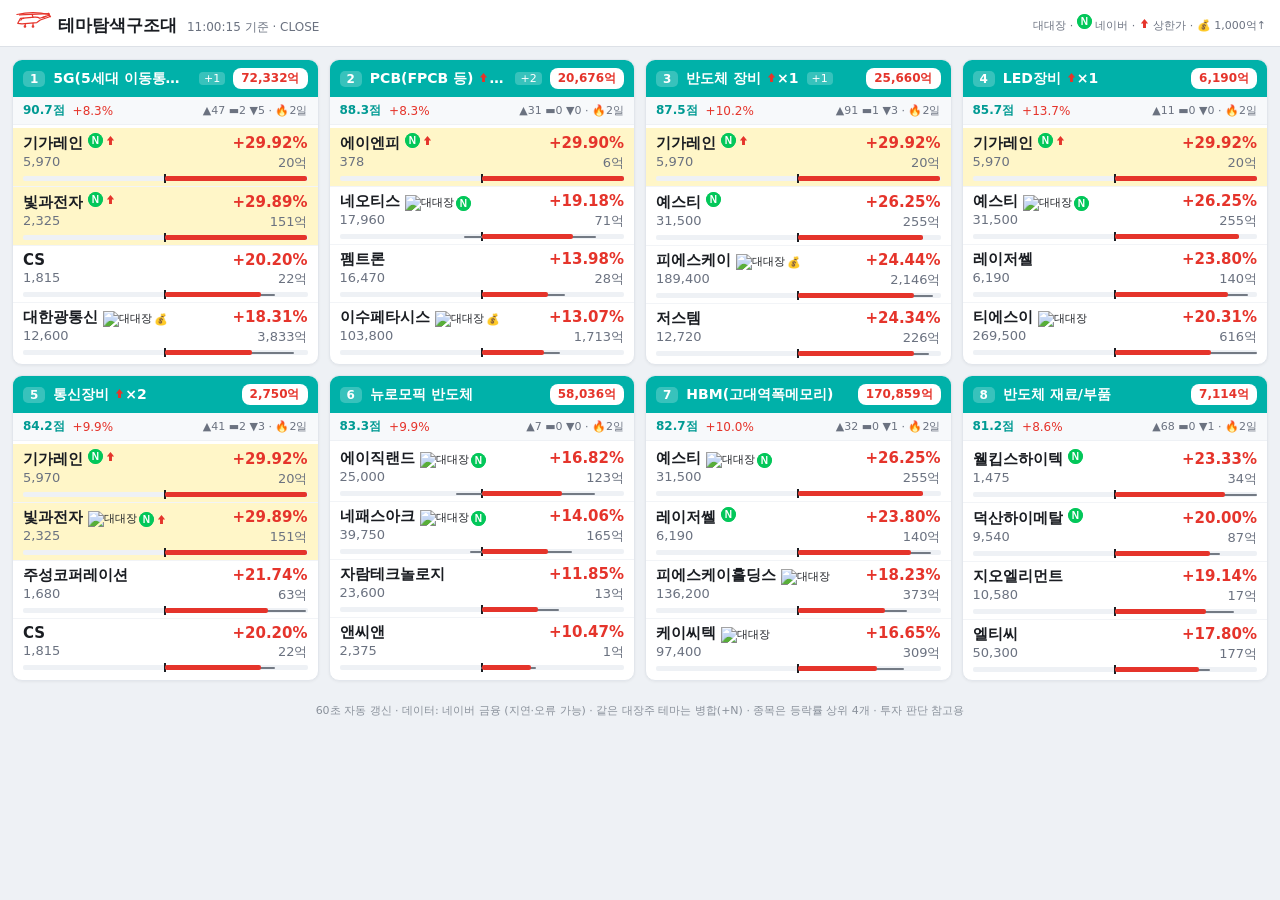
==== index.html @ ad69112d "feat: SYSTEM PAUSED 배지 간결화 - 분 카운트 제거 (v28)" ====
<!DOCTYPE html>
<html lang="ko">
<head>
<meta charset="utf-8">
<meta name="viewport" content="width=device-width, initial-scale=1">
<meta name="robots" content="noindex">
<title>테마탐색구조대</title>
<link rel="stylesheet" href="style.css?v=28">
</head>
<body>
<header class="top">
  <div class="top-l">
    <h1><svg class="logo" viewBox="0 0 44 26" width="38" height="22" fill="none" stroke="#e5342b" stroke-width="1.4" stroke-linecap="round" stroke-linejoin="round" aria-label="헬리콥터"><g class="rotor"><path d="M3 6.5Q22 2 41 6.5"/><path d="M6 7 41 5.4"/></g><path d="M21 6.4 22 9.7"/><path d="M4 17 7.2 11 24 9.6Q28 9.4 30 11L41 7.4 41.7 9.1 30.6 13 26.6 16 9 17.6Z"/><g class="trotor"><path d="M40.2 5 42.7 9.2"/></g><path d="M33 10.2 37.2 8.7"/><path d="M8 11.5 11 11M7.6 13.2 9.2 11.3"/><path d="M13 17.4 12.6 20M22 16.9 22 20"/><circle cx="12.5" cy="20.7" r="0.9"/><circle cx="22" cy="20.7" r="0.9"/></svg> 테마탐색구조대</h1>
    <span id="meta">불러오는 중…</span>
  </div>
  <div class="legend"><img class="lead" src="daedaejang.svg?v=15" alt=""> 대대장 · <svg class="nver" viewBox="0 0 20 20" width="15" height="15" aria-label="네이버"><circle cx="10" cy="10" r="10" fill="#03c75a"/><text x="10" y="15.3" text-anchor="middle" fill="#fff" font-size="13.5" font-weight="800" font-family="Arial,Helvetica,sans-serif">N</text></svg> 네이버 · <svg class="cap-mark" viewBox="0 0 12 12" width="11" height="11" aria-label="상한"><path d="M6 1 10 6 7.6 6 7.6 11 4.4 11 4.4 6 2 6Z" fill="#e5342b"/></svg> 상한가 · <span class="mm">💰</span> 1,000억↑</div>
</header>
<main>
  <div id="cards" class="grid"></div>
  <p id="err" class="hidden"></p>
</main>
<footer>60초 자동 갱신 · 데이터: 네이버 금융 (지연·오류 가능) · 같은 대장주 테마는 병합(+N) · 종목은 등락률 상위 4개 · 투자 판단 참고용</footer>
<script src="app.js?v=28"></script>
</body>
</html>
---- style.css ----
* { box-sizing: border-box; }
body { margin: 0; font-family: "Malgun Gothic", system-ui, sans-serif;
       background: #eef1f5; color: #1a1d22; font-size: 13px; }

.top { display: flex; justify-content: space-between; align-items: center;
       flex-wrap: wrap; gap: 8px; padding: 9px 14px; background: #fff;
       border-bottom: 1px solid #dde1e7; position: sticky; top: 0; z-index: 5; }
.top-l { display: flex; align-items: baseline; gap: 10px; }
h1 { font-size: 17px; margin: 0; }
#meta { color: #6b7280; font-size: 12px; }
.legend { color: #6b7280; font-size: 11px; }
.stale { color: #d97706; font-weight: bold; }

main { padding: 12px; }
.grid { display: grid; gap: 10px;
        grid-template-columns: repeat(auto-fill, minmax(290px, 1fr)); }

.card { background: #fff; border: 1px solid #e2e6ec; border-radius: 10px;
        overflow: hidden; box-shadow: 0 1px 3px rgba(0,0,0,.05); }
.card-h { display: flex; justify-content: space-between; align-items: center;
          gap: 8px; padding: 8px 10px; background: #00b1a9; color: #fff; }  /* 마켓중심 민트 */
.card-title { display: flex; align-items: center; gap: 8px; min-width: 0; }
.rank { background: rgba(255,255,255,.22); border-radius: 5px; padding: 1px 7px;
        font-weight: bold; font-size: 12px; flex: none; }
.tname { font-weight: bold; font-size: 14px;
         white-space: nowrap; overflow: hidden; text-overflow: ellipsis; }
.alias { flex: none; font-size: 11px; font-weight: normal; cursor: help;
         background: rgba(255,255,255,.22); border-radius: 4px; padding: 0 5px; }
.tval { font-size: 12px; font-weight: 800; white-space: nowrap; flex: none;
        background: #fff; color: #e5342b; border-radius: 8px; padding: 2px 8px; }  /* 사진의 흰 알약+빨간 대금 */

.card-stat { display: flex; align-items: center; gap: 8px; padding: 5px 10px;
             background: #f7f9fb; border-bottom: 1px solid #eef1f5; font-size: 12px; }
.score { font-weight: bold; color: #009a93; }
.breadth { color: #6b7280; margin-left: auto; font-size: 11px; white-space: nowrap; }

.stk-list { list-style: none; margin: 0; padding: 3px 0; }
.stk { padding: 5px 10px; border-top: 1px solid #f2f4f7; font-size: 15px; }  /* 종목 글자 +2pt */
.stk:first-child { border-top: none; }
.stk-top { display: flex; align-items: baseline; gap: 5px; }
.stk-name { font-weight: 600; color: #1a1d22; text-decoration: none;
            white-space: nowrap; overflow: hidden; text-overflow: ellipsis; }
.marks { font-size: 11px; flex: none; display: inline-flex; align-items: center; gap: 2px; }
.nver { display: inline-flex; align-items: center; justify-content: center;
        width: 15px; height: 15px; border-radius: 50%; background: #03c75a;
        color: #fff; font-size: 10px; font-weight: 800; line-height: 1;
        font-family: Arial, sans-serif; }
.stk-rate { font-weight: bold; white-space: nowrap; margin-left: auto; flex: none; }
.stk-sub { display: flex; justify-content: space-between;
           color: #6b7280; font-size: 13px; margin-top: 1px; }  /* +2pt */

.up { color: #e5342b; }     /* 국내 관례: 상승 = 빨강 */
.down { color: #1d6fd6; }   /* 하락 = 파랑 */
.flat { color: #6b7280; }

/* 일봉 표시(최초 그림): 중앙 검정 세로줄 기준 등락률 막대 (우=양봉 빨강, 좌=음봉 파랑) */
.bar { position: relative; height: 5px; background: #eef1f5;
       border-radius: 2px; margin-top: 4px; }
.bar::before { content: ""; position: absolute; left: 50%; top: -2px;
               height: 9px; width: 2px; background: #1a1d22;
               transform: translateX(-50%); }  /* 양봉/음봉 가르는 검정 세로줄 */
.bar-fill { position: absolute; top: 0; height: 100%; border-radius: 2px; }
.bar-fill.up { background: #e5342b; }
.bar-fill.down { background: #1d6fd6; }
.bar-fill.flat { background: #c3c9d2; }
.range { position: absolute; top: 1.5px; height: 2px; border-radius: 1px;
         background: #737a84; }  /* 오늘 고가~저가 범위 = 윗/아랫꼬리 */

/* 상한가 종목 행 강조 (사진의 노란 배경) */
.stk.cap { background: #fff6c8; }

#err { color: #c0392b; padding: 8px 14px; }
.hidden { display: none; }
footer { color: #8a919b; font-size: 11px; padding: 10px 14px; text-align: center; }
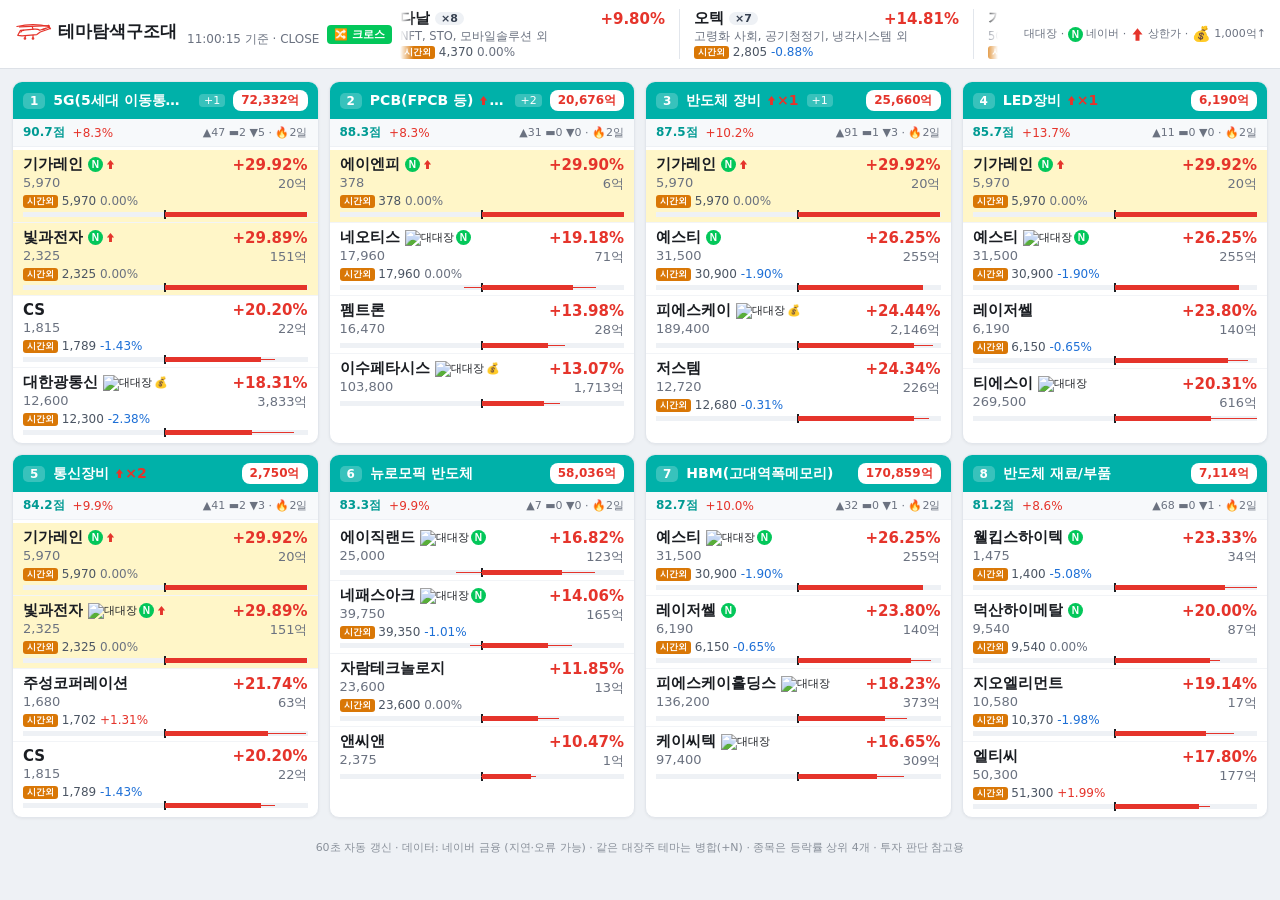
==== commit ea93c0fa: "feat: 크로스테마 헤더 전광판(카드형 3줄 블록, 80px/s) + 크로스 카드 삭제 (v33) - 헤더 가운데에 크로스 20종목이 왼쪽으로 흐르는 티커: 이름·x테마수·등락률" ====
--- a/index.html
+++ b/index.html
@@ -5,13 +5,17 @@
 <meta name="viewport" content="width=device-width, initial-scale=1">
 <meta name="robots" content="noindex">
 <title>테마탐색구조대</title>
-<link rel="stylesheet" href="style.css?v=28">
+<link rel="stylesheet" href="style.css?v=33">
 </head>
 <body>
 <header class="top">
   <div class="top-l">
     <h1><svg class="logo" viewBox="0 0 44 26" width="38" height="22" fill="none" stroke="#e5342b" stroke-width="1.4" stroke-linecap="round" stroke-linejoin="round" aria-label="헬리콥터"><g class="rotor"><path d="M3 6.5Q22 2 41 6.5"/><path d="M6 7 41 5.4"/></g><path d="M21 6.4 22 9.7"/><path d="M4 17 7.2 11 24 9.6Q28 9.4 30 11L41 7.4 41.7 9.1 30.6 13 26.6 16 9 17.6Z"/><g class="trotor"><path d="M40.2 5 42.7 9.2"/></g><path d="M33 10.2 37.2 8.7"/><path d="M8 11.5 11 11M7.6 13.2 9.2 11.3"/><path d="M13 17.4 12.6 20M22 16.9 22 20"/><circle cx="12.5" cy="20.7" r="0.9"/><circle cx="22" cy="20.7" r="0.9"/></svg> 테마탐색구조대</h1>
     <span id="meta">불러오는 중…</span>
+  </div>
+  <div id="xticker" class="ticker hidden" aria-label="크로스테마 주도주 전광판">
+    <span class="tk-badge">🔀 크로스</span>
+    <div class="tk-clip"><div class="tk-track" id="tkTrack"></div></div>
   </div>
   <div class="legend"><img class="lead" src="daedaejang.svg?v=15" alt=""> 대대장 · <svg class="nver" viewBox="0 0 20 20" width="15" height="15" aria-label="네이버"><circle cx="10" cy="10" r="10" fill="#03c75a"/><text x="10" y="15.3" text-anchor="middle" fill="#fff" font-size="13.5" font-weight="800" font-family="Arial,Helvetica,sans-serif">N</text></svg> 네이버 · <svg class="cap-mark" viewBox="0 0 12 12" width="11" height="11" aria-label="상한"><path d="M6 1 10 6 7.6 6 7.6 11 4.4 11 4.4 6 2 6Z" fill="#e5342b"/></svg> 상한가 · <span class="mm">💰</span> 1,000억↑</div>
 </header>
@@ -20,6 +24,6 @@
   <p id="err" class="hidden"></p>
 </main>
 <footer>60초 자동 갱신 · 데이터: 네이버 금융 (지연·오류 가능) · 같은 대장주 테마는 병합(+N) · 종목은 등락률 상위 4개 · 투자 판단 참고용</footer>
-<script src="app.js?v=28"></script>
+<script src="app.js?v=33"></script>
 </body>
 </html>
--- a/style.css
+++ b/style.css
@@ -6,10 +6,31 @@
        flex-wrap: wrap; gap: 8px; padding: 9px 14px; background: #fff;
        border-bottom: 1px solid #dde1e7; position: sticky; top: 0; z-index: 5; }
 .top-l { display: flex; align-items: baseline; gap: 10px; }
-h1 { font-size: 17px; margin: 0; }
+h1 { font-size: 17px; margin: 0; display: flex; align-items: center; gap: 6px; }
+.logo { flex: none; transform-origin: 50% 62%;
+        animation: heliFly 2.4s ease-in-out infinite; }              /* 호버·뱅킹 */
+.rotor { transform-box: fill-box; transform-origin: center;
+         animation: rotorSpin 0.6s linear infinite; }               /* 메인로터 회전(측면 스윕) */
+.trotor { transform-box: fill-box; transform-origin: center;
+          animation: tailSpin 0.28s linear infinite; }              /* 꼬리로터 회전 */
+@keyframes heliFly { 0%,100% { transform: translateY(0) rotate(-2.5deg); }
+                     50% { transform: translateY(-1.8px) rotate(1.5deg); } }
+@keyframes rotorSpin { to { transform: rotateY(360deg); } }
+@keyframes tailSpin { to { transform: rotate(360deg); } }
+@media (prefers-reduced-motion: reduce) {
+  .logo, .rotor, .trotor { animation: none; }
+}
 #meta { color: #6b7280; font-size: 12px; }
 .legend { color: #6b7280; font-size: 11px; }
+/* 범례 아이콘 크기 통일 (모두 15px 박스, 왕관은 비율 유지) */
+.legend .lead,
+.legend .nver,
+.legend .cap-mark { width: 15px; height: 15px; vertical-align: middle; }
+.legend .lead { object-fit: contain; }
+.legend .mm { font-size: 15px; line-height: 1; vertical-align: middle; }
 .stale { color: #d97706; font-weight: bold; }
+.syspaused { background: #e5342b; color: #fff; font-weight: 800; font-size: 11px;
+             border-radius: 4px; padding: 1px 7px; letter-spacing: .3px; }  /* 수집 중단 경고 */
 
 main { padding: 12px; }
 .grid { display: grid; gap: 10px;
@@ -19,6 +40,7 @@
         overflow: hidden; box-shadow: 0 1px 3px rgba(0,0,0,.05); }
 .card-h { display: flex; justify-content: space-between; align-items: center;
           gap: 8px; padding: 8px 10px; background: #00b1a9; color: #fff; }  /* 마켓중심 민트 */
+.card.cross .card-h { background: #03c75a; }  /* 크로스테마 = 네이버 초록 */
 .card-title { display: flex; align-items: center; gap: 8px; min-width: 0; }
 .rank { background: rgba(255,255,255,.22); border-radius: 5px; padding: 1px 7px;
         font-weight: bold; font-size: 12px; flex: none; }
@@ -37,34 +59,48 @@
 .stk-list { list-style: none; margin: 0; padding: 3px 0; }
 .stk { padding: 5px 10px; border-top: 1px solid #f2f4f7; font-size: 15px; }  /* 종목 글자 +2pt */
 .stk:first-child { border-top: none; }
-.stk-top { display: flex; align-items: baseline; gap: 5px; }
+.stk-top { display: flex; align-items: center; gap: 5px; }  /* center: N배지 등 마크 세로 통일 */
 .stk-name { font-weight: 600; color: #1a1d22; text-decoration: none;
             white-space: nowrap; overflow: hidden; text-overflow: ellipsis; }
 .marks { font-size: 11px; flex: none; display: inline-flex; align-items: center; gap: 2px; }
-.nver { display: inline-flex; align-items: center; justify-content: center;
-        width: 15px; height: 15px; border-radius: 50%; background: #03c75a;
-        color: #fff; font-size: 10px; font-weight: 800; line-height: 1;
-        font-family: Arial, sans-serif; }
+.lead { height: 16px; width: auto; vertical-align: middle; }  /* 대대장 왕관 엠블럼 */
+.cap-mark { vertical-align: -1px; }             /* 상한가: 빨강 SVG 상승화살표 */
+.capx { color: #e5342b; font-weight: 900; }     /* 테마명 옆 상한 개수 ×N (빨강) */
+.nver { vertical-align: middle; }   /* 네이버 SVG 배지 (원·N 모두 벡터, 위치 항상 동일) */
 .stk-rate { font-weight: bold; white-space: nowrap; margin-left: auto; flex: none; }
 .stk-sub { display: flex; justify-content: space-between;
            color: #6b7280; font-size: 13px; margin-top: 1px; }  /* +2pt */
+.stk-nxt { font-size: 12px; margin-top: 1px; color: #4b5563; }  /* NXT/시간외 시세 줄 */
+.nxt-tag { display: inline-block; background: #6d28d9; color: #fff; font-size: 9px;
+           font-weight: 800; border-radius: 3px; padding: 0 4px; vertical-align: 1px; }
+.ot-tag  { display: inline-block; background: #d97706; color: #fff; font-size: 9px;
+           font-weight: 800; border-radius: 3px; padding: 0 4px; vertical-align: 1px; }
+
+/* 크로스테마 주도주 카드 */
+.xcnt { background: #eef1f5; color: #374151; border-radius: 8px; font-size: 11px;
+        font-weight: 800; padding: 0 6px; flex: none; }
+.xrate { margin-left: auto; font-weight: bold; flex: none; }
+.xthemes { color: #6b7280; font-size: 11.5px; margin-top: 1px; overflow: hidden;
+           display: -webkit-box; -webkit-line-clamp: 1; -webkit-box-orient: vertical; }
+.xdesc { color: #6b7280; }
 
 .up { color: #e5342b; }     /* 국내 관례: 상승 = 빨강 */
 .down { color: #1d6fd6; }   /* 하락 = 파랑 */
 .flat { color: #6b7280; }
 
-/* 일봉 표시(최초 그림): 중앙 검정 세로줄 기준 등락률 막대 (우=양봉 빨강, 좌=음봉 파랑) */
-.bar { position: relative; height: 5px; background: #eef1f5;
-       border-radius: 2px; margin-top: 4px; }
+/* 일봉 표시(최초 그림): 중앙 검정 세로줄 기준 등락률 막대 (우=양봉 빨강, 좌=음봉 파랑) — 막대 양끝 직각 */
+.bar { position: relative; height: 5px; background: #eef1f5; margin-top: 4px; }
 .bar::before { content: ""; position: absolute; left: 50%; top: -2px;
                height: 9px; width: 2px; background: #1a1d22;
                transform: translateX(-50%); }  /* 양봉/음봉 가르는 검정 세로줄 */
-.bar-fill { position: absolute; top: 0; height: 100%; border-radius: 2px; }
+.bar-fill { position: absolute; top: 0; height: 100%; }
 .bar-fill.up { background: #e5342b; }
 .bar-fill.down { background: #1d6fd6; }
 .bar-fill.flat { background: #c3c9d2; }
-.range { position: absolute; top: 1.5px; height: 2px; border-radius: 1px;
-         background: #737a84; }  /* 오늘 고가~저가 범위 = 윗/아랫꼬리 */
+.range { position: absolute; top: 2px; height: 1px;
+         background: #737a84; }  /* 오늘 고가~저가 범위 = 윗/아랫꼬리 (직각) */
+.range.up { background: #e5342b; }
+.range.down { background: #1d6fd6; }
 
 /* 상한가 종목 행 강조 (사진의 노란 배경) */
 .stk.cap { background: #fff6c8; }
@@ -72,3 +108,23 @@
 #err { color: #c0392b; padding: 8px 14px; }
 .hidden { display: none; }
 footer { color: #8a919b; font-size: 11px; padding: 10px 14px; text-align: center; }
+
+/* 헤더 크로스테마 티커 — 왼쪽으로 흐르는 전광판 (내용 2벌 이어붙여 -50% 이동 = 무한 루프) */
+.ticker { flex: 1 1 260px; min-width: 180px; display: flex; align-items: center;
+          gap: 8px; overflow: hidden; }
+.ticker.hidden { display: none; }
+.tk-badge { flex: none; background: #03c75a; color: #fff; font-weight: 800;
+            font-size: 11px; border-radius: 4px; padding: 2px 7px; }
+.tk-clip { flex: 1; overflow: hidden;
+           -webkit-mask-image: linear-gradient(90deg, transparent 0, #000 14px, #000 calc(100% - 14px), transparent 100%);
+           mask-image: linear-gradient(90deg, transparent 0, #000 14px, #000 calc(100% - 14px), transparent 100%); }
+.tk-track { display: inline-flex; white-space: nowrap; will-change: transform;
+            animation: tkScroll 50s linear infinite; }
+.tk-track:hover { animation-play-state: paused; }   /* 마우스 올리면 일시정지 */
+.tk-copy { display: inline-flex; }
+.tk-item { display: inline-block; vertical-align: top; width: 280px;
+           white-space: normal; font-size: 15px;
+           padding-right: 14px; margin-right: 14px; border-right: 1px solid #e2e6ec; }
+.tk-item .xthemes { white-space: nowrap; text-overflow: ellipsis; }
+@keyframes tkScroll { from { transform: translateX(0); } to { transform: translateX(-50%); } }
+@media (prefers-reduced-motion: reduce) { .tk-track { animation: none; } }
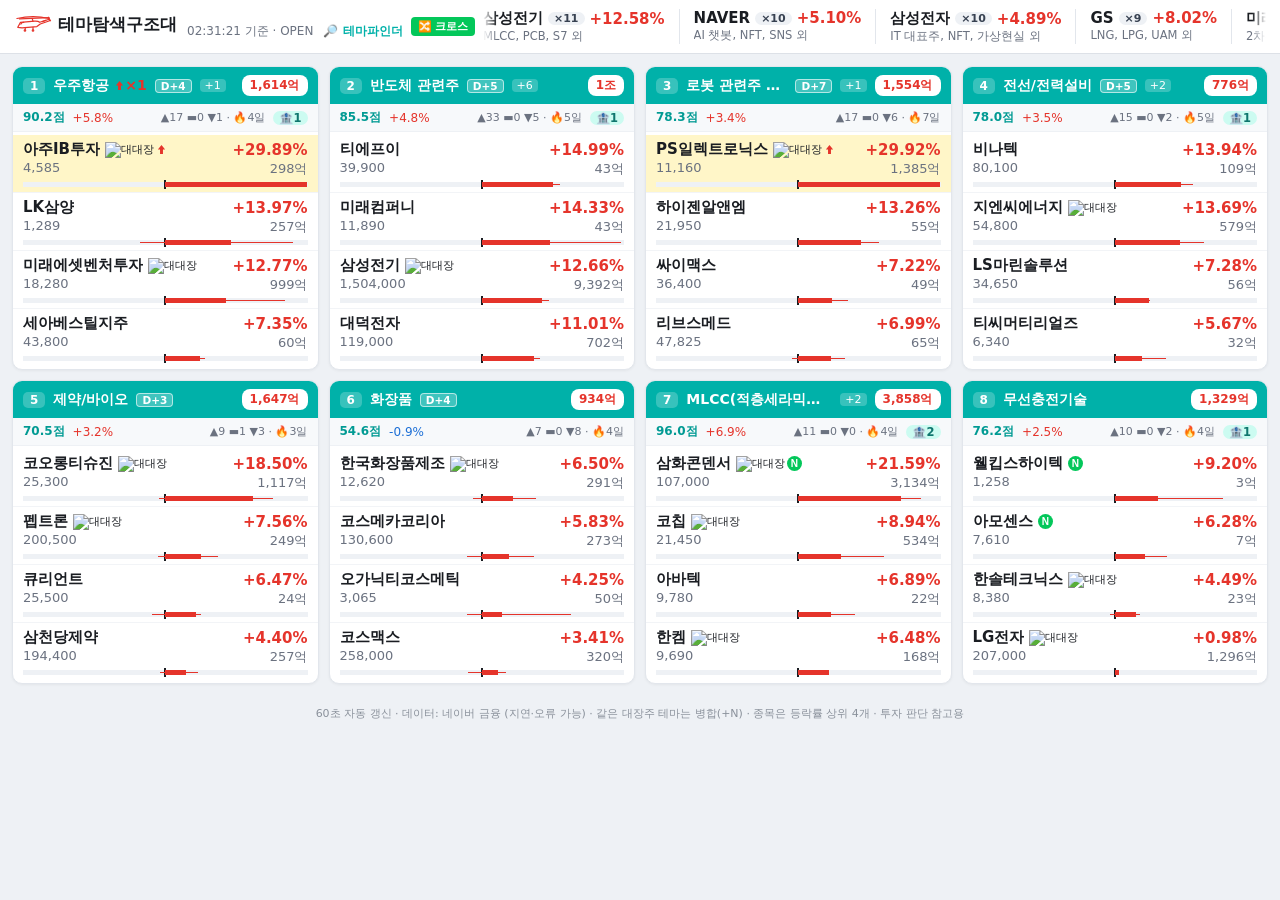
==== commit 07b4aa38: "테마파인더 페이지 추가 (finder.html) 종목 검색 → 테마 소속 이력 타임라인 (네프콘·주도섹터·뉴스·대시보드 4소스). 데이터: data 브랜치 stock_theme_i" ====
--- a/index.html
+++ b/index.html
@@ -5,25 +5,25 @@
 <meta name="viewport" content="width=device-width, initial-scale=1">
 <meta name="robots" content="noindex">
 <title>테마탐색구조대</title>
-<link rel="stylesheet" href="style.css?v=33">
+<link rel="stylesheet" href="style.css?v=39">
 </head>
 <body>
 <header class="top">
   <div class="top-l">
     <h1><svg class="logo" viewBox="0 0 44 26" width="38" height="22" fill="none" stroke="#e5342b" stroke-width="1.4" stroke-linecap="round" stroke-linejoin="round" aria-label="헬리콥터"><g class="rotor"><path d="M3 6.5Q22 2 41 6.5"/><path d="M6 7 41 5.4"/></g><path d="M21 6.4 22 9.7"/><path d="M4 17 7.2 11 24 9.6Q28 9.4 30 11L41 7.4 41.7 9.1 30.6 13 26.6 16 9 17.6Z"/><g class="trotor"><path d="M40.2 5 42.7 9.2"/></g><path d="M33 10.2 37.2 8.7"/><path d="M8 11.5 11 11M7.6 13.2 9.2 11.3"/><path d="M13 17.4 12.6 20M22 16.9 22 20"/><circle cx="12.5" cy="20.7" r="0.9"/><circle cx="22" cy="20.7" r="0.9"/></svg> 테마탐색구조대</h1>
     <span id="meta">불러오는 중…</span>
+    <a href="finder.html" style="font-size:12px;color:#00b1a9;font-weight:700;text-decoration:none;white-space:nowrap">🔎 테마파인더</a>
   </div>
   <div id="xticker" class="ticker hidden" aria-label="크로스테마 주도주 전광판">
     <span class="tk-badge">🔀 크로스</span>
     <div class="tk-clip"><div class="tk-track" id="tkTrack"></div></div>
   </div>
-  <div class="legend"><img class="lead" src="daedaejang.svg?v=15" alt=""> 대대장 · <svg class="nver" viewBox="0 0 20 20" width="15" height="15" aria-label="네이버"><circle cx="10" cy="10" r="10" fill="#03c75a"/><text x="10" y="15.3" text-anchor="middle" fill="#fff" font-size="13.5" font-weight="800" font-family="Arial,Helvetica,sans-serif">N</text></svg> 네이버 · <svg class="cap-mark" viewBox="0 0 12 12" width="11" height="11" aria-label="상한"><path d="M6 1 10 6 7.6 6 7.6 11 4.4 11 4.4 6 2 6Z" fill="#e5342b"/></svg> 상한가 · <span class="mm">💰</span> 1,000억↑</div>
 </header>
 <main>
   <div id="cards" class="grid"></div>
   <p id="err" class="hidden"></p>
 </main>
 <footer>60초 자동 갱신 · 데이터: 네이버 금융 (지연·오류 가능) · 같은 대장주 테마는 병합(+N) · 종목은 등락률 상위 4개 · 투자 판단 참고용</footer>
-<script src="app.js?v=33"></script>
+<script src="app.js?v=39"></script>
 </body>
 </html>
--- a/style.css
+++ b/style.css
@@ -122,9 +122,32 @@
             animation: tkScroll 50s linear infinite; }
 .tk-track:hover { animation-play-state: paused; }   /* 마우스 올리면 일시정지 */
 .tk-copy { display: inline-flex; }
-.tk-item { display: inline-block; vertical-align: top; width: 280px;
+.tk-item { display: inline-block; vertical-align: top; max-width: 280px;
            white-space: normal; font-size: 15px;
            padding-right: 14px; margin-right: 14px; border-right: 1px solid #e2e6ec; }
+.tk-item .stk-top { white-space: nowrap; }   /* 이름줄이 접히지 않게 — 항목 폭은 내용에 맞춤 */
 .tk-item .xthemes { white-space: nowrap; text-overflow: ellipsis; }
 @keyframes tkScroll { from { transform: translateX(0); } to { transform: translateX(-50%); } }
 @media (prefers-reduced-motion: reduce) { .tk-track { animation: none; } }
+
+/* 네프콘 테마 나이 배지(D+N) — 특징테마 시리즈에 등장한 지 며칠째인지 */
+.npd { flex: none; background: rgba(255,255,255,.25); border: 1px solid rgba(255,255,255,.6);
+       border-radius: 4px; font-size: 10.5px; font-weight: 800; padding: 0 5px; }
+/* 무테마 급등주 이력 항목(티커) — 회색톤으로 크로스 항목과 구분 */
+.tk-hist .stk-name { color: #6b7280; }
+.tk-hist .xcnt { background: #fde68a; color: #92400e; }
+
+/* 수급 뱃지(카드): 외국인+기관 동반 순매수 종목 수 / 수급↓(티커): 동반 매도 */
+.supply { font-size: 11.5px; font-weight: 800; color: #0f766e;
+          background: #ccfbf1; border-radius: 8px; padding: 0 6px; flex: none; }
+.supdn { color: #1d6fd6; font-weight: 800; font-style: normal; }
+
+/* 뉴스 급등 개별이슈(티커) — 지나치기 쉬워 반짝(글로우 펄스)으로 시선 유도 */
+.tk-news .stk-name { color: #b91c1c; font-weight: 800; }
+.tk-news .xcnt { background: #ff5722; color: #fff;
+                 animation: newsFlash 1.1s ease-in-out infinite; }
+@keyframes newsFlash {
+  0%, 100% { box-shadow: 0 0 2px 0 rgba(255,120,40,.55); }
+  50%      { box-shadow: 0 0 10px 2px rgba(255,180,60,1); }
+}
+@media (prefers-reduced-motion: reduce) { .tk-news .xcnt { animation: none; } }
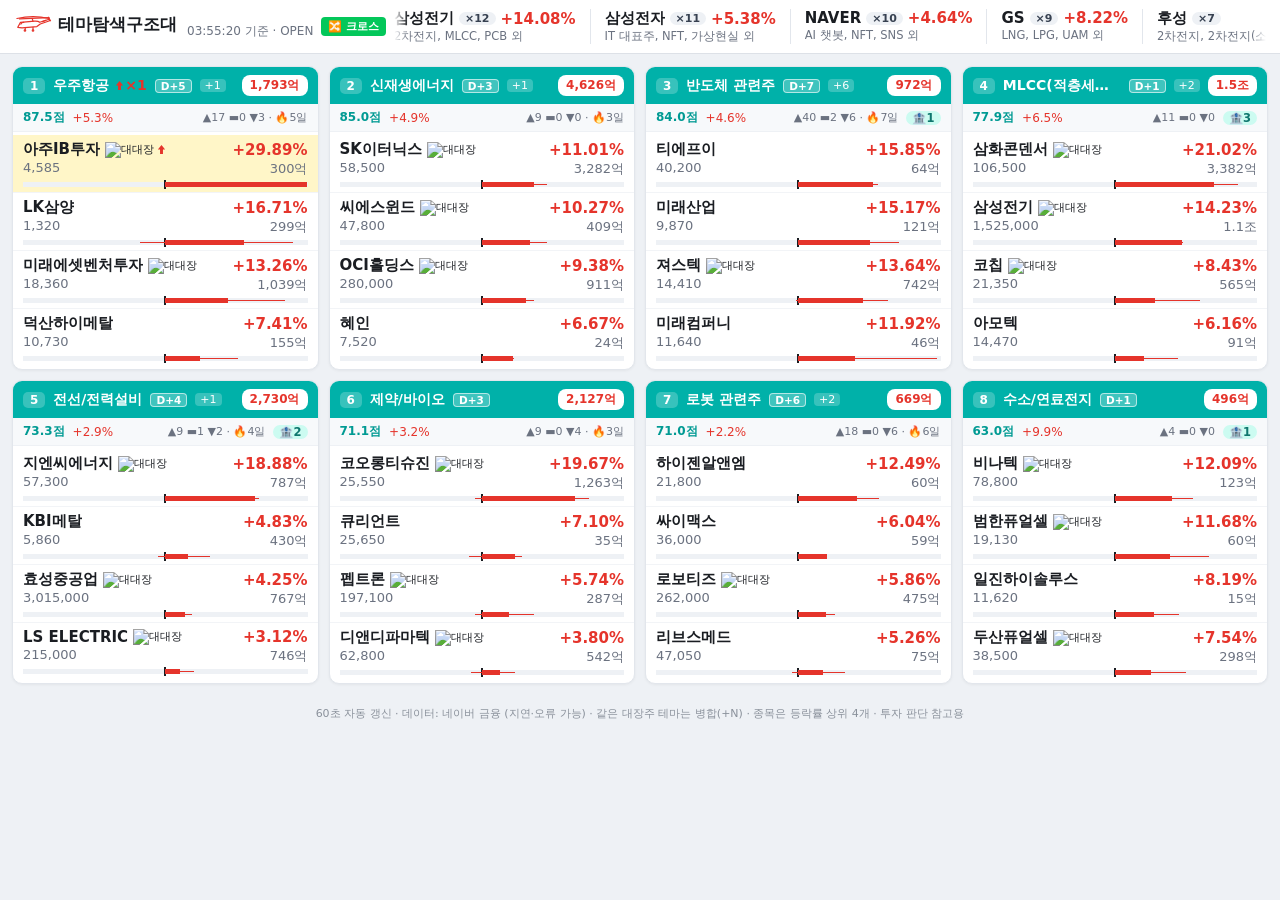
==== commit d18de461: "파인더: 대시보드 복귀 버튼을 헬리콥터 로고 아이콘으로 / 대시보드: 파인더 링크 제거 사용자 요청 — 대시보드에서 파인더로 가는 진입 링크는 삭제(파인더는 URL 직접 접근), " ====
--- a/index.html
+++ b/index.html
@@ -12,7 +12,6 @@
   <div class="top-l">
     <h1><svg class="logo" viewBox="0 0 44 26" width="38" height="22" fill="none" stroke="#e5342b" stroke-width="1.4" stroke-linecap="round" stroke-linejoin="round" aria-label="헬리콥터"><g class="rotor"><path d="M3 6.5Q22 2 41 6.5"/><path d="M6 7 41 5.4"/></g><path d="M21 6.4 22 9.7"/><path d="M4 17 7.2 11 24 9.6Q28 9.4 30 11L41 7.4 41.7 9.1 30.6 13 26.6 16 9 17.6Z"/><g class="trotor"><path d="M40.2 5 42.7 9.2"/></g><path d="M33 10.2 37.2 8.7"/><path d="M8 11.5 11 11M7.6 13.2 9.2 11.3"/><path d="M13 17.4 12.6 20M22 16.9 22 20"/><circle cx="12.5" cy="20.7" r="0.9"/><circle cx="22" cy="20.7" r="0.9"/></svg> 테마탐색구조대</h1>
     <span id="meta">불러오는 중…</span>
-    <a href="finder.html" style="font-size:12px;color:#00b1a9;font-weight:700;text-decoration:none;white-space:nowrap">🔎 테마파인더</a>
   </div>
   <div id="xticker" class="ticker hidden" aria-label="크로스테마 주도주 전광판">
     <span class="tk-badge">🔀 크로스</span>
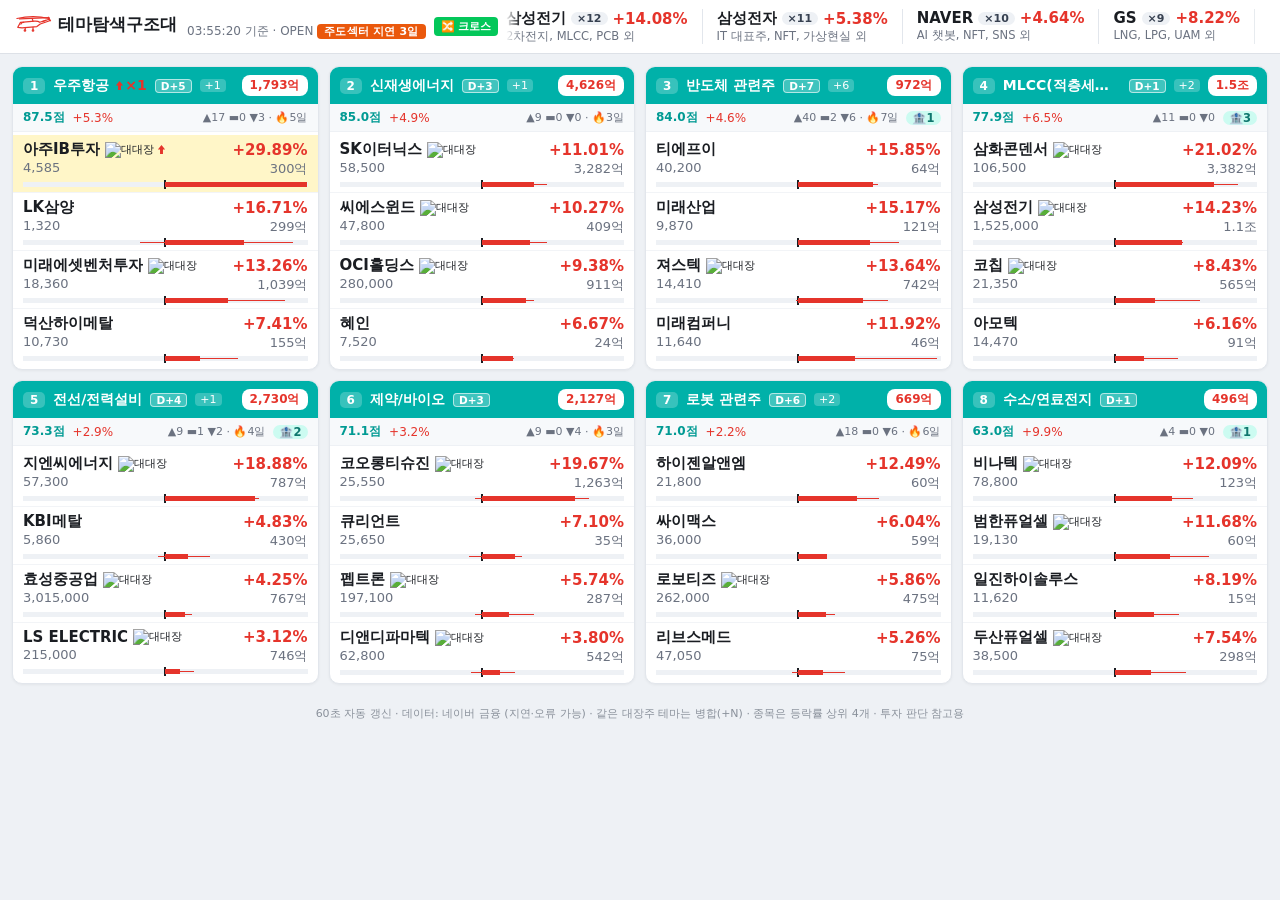
==== commit 4bb39203: "대시보드: 상단 공지·경고 칩 + 상세 패널 (data.json의 notices) - 칩은 #meta에 인라인(기존 SYSTEM PAUSED 방식), 클릭 시 헤더 아래 패널 토글" ====
--- a/index.html
+++ b/index.html
@@ -5,7 +5,7 @@
 <meta name="viewport" content="width=device-width, initial-scale=1">
 <meta name="robots" content="noindex">
 <title>테마탐색구조대</title>
-<link rel="stylesheet" href="style.css?v=39">
+<link rel="stylesheet" href="style.css?v=40">
 </head>
 <body>
 <header class="top">
@@ -19,10 +19,11 @@
   </div>
 </header>
 <main>
+  <section id="ntcPanel" class="ntc-panel hidden" aria-live="polite"></section>
   <div id="cards" class="grid"></div>
   <p id="err" class="hidden"></p>
 </main>
 <footer>60초 자동 갱신 · 데이터: 네이버 금융 (지연·오류 가능) · 같은 대장주 테마는 병합(+N) · 종목은 등락률 상위 4개 · 투자 판단 참고용</footer>
-<script src="app.js?v=39"></script>
+<script src="app.js?v=40"></script>
 </body>
 </html>
--- a/style.css
+++ b/style.css
@@ -151,3 +151,24 @@
   50%      { box-shadow: 0 0 10px 2px rgba(255,180,60,1); }
 }
 @media (prefers-reduced-motion: reduce) { .tk-news .xcnt { animation: none; } }
+
+/* 상단 공지·경고 — 상단바 인라인 칩 + 클릭 시 헤더 아래 상세 패널(2026-08-13) */
+.ntc-chip { font-size: 11px; font-weight: 800; border-radius: 4px; padding: 1px 7px;
+            cursor: pointer; letter-spacing: .2px; white-space: nowrap; }
+.ntc-chip.warn { background: #ea580c; color: #fff; }
+.ntc-chip.info { background: #e6f7f6; color: #00776f; }
+.ntc-chip:focus-visible { outline: 2px solid #00b1a9; outline-offset: 1px; }
+.ntc-panel { background: #fff; border: 1px solid #e2e6ec; border-radius: 10px;
+             box-shadow: 0 1px 3px rgba(0,0,0,.05); margin-bottom: 10px;
+             padding: 3px 0; position: relative; }
+.ntc-panel.hidden { display: none; }
+.ntc-row { display: flex; align-items: baseline; gap: 8px; padding: 7px 34px 7px 11px; }
+.ntc-row + .ntc-row { border-top: 1px solid #f2f4f7; }
+.ntc-tag { flex: none; font-size: 11px; font-weight: 800; border-radius: 4px; padding: 1px 7px; }
+.ntc-row.warn .ntc-tag { background: #ea580c; color: #fff; }
+.ntc-row.info .ntc-tag { background: #e6f7f6; color: #00776f; }
+.ntc-txt { flex: 1; line-height: 1.55; }
+.ntc-row.warn .ntc-txt { color: #7c2d12; }
+.ntc-day { flex: none; color: #8a919b; font-size: 11px; }
+.ntc-x { position: absolute; top: 3px; right: 5px; background: none; border: 0;
+         color: #8a919b; font-size: 13px; line-height: 1; padding: 5px; cursor: pointer; }
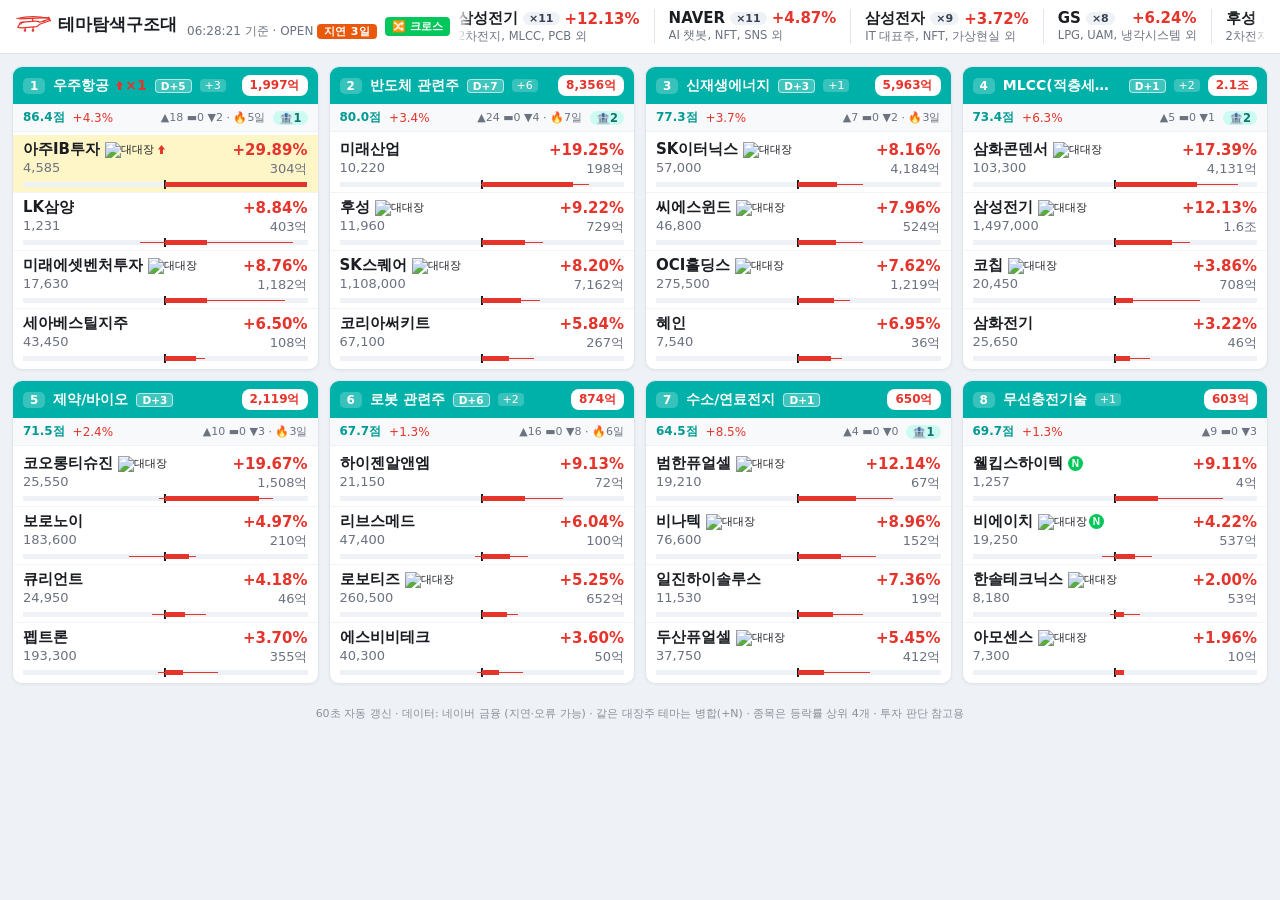
==== commit e1fa514e: "헤더: 제목 한 줄 고정(white-space:nowrap) + 상단바 줄바꿈 허용 좁은 화면에서 '테마탐색구조대'의 '대'가 다음 줄로 떨어지던 문제. 제목은 쪼개지 않고, 대신" ====
--- a/index.html
+++ b/index.html
@@ -5,7 +5,7 @@
 <meta name="viewport" content="width=device-width, initial-scale=1">
 <meta name="robots" content="noindex">
 <title>테마탐색구조대</title>
-<link rel="stylesheet" href="style.css?v=40">
+<link rel="stylesheet" href="style.css?v=41">
 </head>
 <body>
 <header class="top">
@@ -24,6 +24,6 @@
   <p id="err" class="hidden"></p>
 </main>
 <footer>60초 자동 갱신 · 데이터: 네이버 금융 (지연·오류 가능) · 같은 대장주 테마는 병합(+N) · 종목은 등락률 상위 4개 · 투자 판단 참고용</footer>
-<script src="app.js?v=40"></script>
+<script src="app.js?v=41"></script>
 </body>
 </html>
--- a/style.css
+++ b/style.css
@@ -5,8 +5,10 @@
 .top { display: flex; justify-content: space-between; align-items: center;
        flex-wrap: wrap; gap: 8px; padding: 9px 14px; background: #fff;
        border-bottom: 1px solid #dde1e7; position: sticky; top: 0; z-index: 5; }
-.top-l { display: flex; align-items: baseline; gap: 10px; }
-h1 { font-size: 17px; margin: 0; display: flex; align-items: center; gap: 6px; }
+/* 좁은 화면에선 제목을 쪼개지 말고 메타·칩을 다음 줄로 내린다("…구조/대" 방지) */
+.top-l { display: flex; align-items: baseline; gap: 10px; flex-wrap: wrap; }
+h1 { font-size: 17px; margin: 0; display: flex; align-items: center; gap: 6px;
+     white-space: nowrap; flex: none; }
 .logo { flex: none; transform-origin: 50% 62%;
         animation: heliFly 2.4s ease-in-out infinite; }              /* 호버·뱅킹 */
 .rotor { transform-box: fill-box; transform-origin: center;
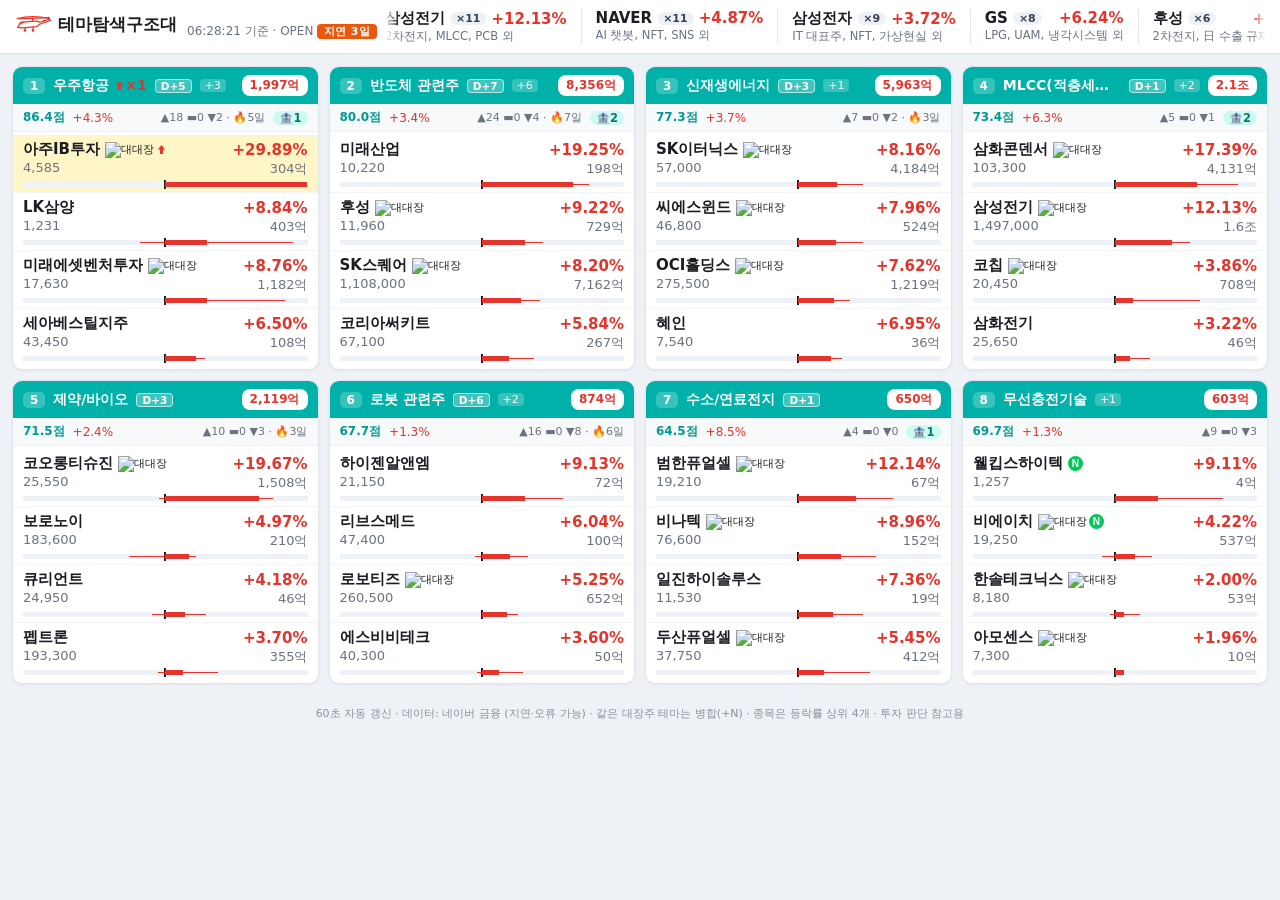
==== commit 0484e1d4: "헤더 한 줄 고정 + 전광판 크로스 라벨 제거 (v42) - 시각·CLOSE·SYSTEM PAUSED·수집오류·공지 칩을 #meta 한 줄에 고정(nowrap).   좁은 화면에서" ====
--- a/index.html
+++ b/index.html
@@ -5,7 +5,7 @@
 <meta name="viewport" content="width=device-width, initial-scale=1">
 <meta name="robots" content="noindex">
 <title>테마탐색구조대</title>
-<link rel="stylesheet" href="style.css?v=41">
+<link rel="stylesheet" href="style.css?v=42">
 </head>
 <body>
 <header class="top">
@@ -14,7 +14,6 @@
     <span id="meta">불러오는 중…</span>
   </div>
   <div id="xticker" class="ticker hidden" aria-label="크로스테마 주도주 전광판">
-    <span class="tk-badge">🔀 크로스</span>
     <div class="tk-clip"><div class="tk-track" id="tkTrack"></div></div>
   </div>
 </header>
@@ -24,6 +23,6 @@
   <p id="err" class="hidden"></p>
 </main>
 <footer>60초 자동 갱신 · 데이터: 네이버 금융 (지연·오류 가능) · 같은 대장주 테마는 병합(+N) · 종목은 등락률 상위 4개 · 투자 판단 참고용</footer>
-<script src="app.js?v=41"></script>
+<script src="app.js?v=42"></script>
 </body>
 </html>
--- a/style.css
+++ b/style.css
@@ -5,8 +5,10 @@
 .top { display: flex; justify-content: space-between; align-items: center;
        flex-wrap: wrap; gap: 8px; padding: 9px 14px; background: #fff;
        border-bottom: 1px solid #dde1e7; position: sticky; top: 0; z-index: 5; }
-/* 좁은 화면에선 제목을 쪼개지 말고 메타·칩을 다음 줄로 내린다("…구조/대" 방지) */
-.top-l { display: flex; align-items: baseline; gap: 10px; flex-wrap: wrap; }
+/* 좁은 화면에선 제목을 쪼개지 말고 메타·칩을 다음 줄로 내린다("…구조/대" 방지).
+   min-width:0이 있어야 이 블록이 줄어들며 #meta가 자기 안에서 스크롤된다(페이지 밀림 방지) */
+.top-l { display: flex; align-items: baseline; gap: 10px; flex-wrap: wrap;
+         min-width: 0; }
 h1 { font-size: 17px; margin: 0; display: flex; align-items: center; gap: 6px;
      white-space: nowrap; flex: none; }
 .logo { flex: none; transform-origin: 50% 62%;
@@ -22,7 +24,12 @@
 @media (prefers-reduced-motion: reduce) {
   .logo, .rotor, .trotor { animation: none; }
 }
-#meta { color: #6b7280; font-size: 12px; }
+/* 시각·CLOSE·SYSTEM PAUSED·공지 칩은 한 덩어리로 항상 같은 줄에(쪼개지지 않게).
+   좁은 화면에서 칩이 다 뜨면 폭을 넘으므로, 페이지를 좌우로 밀지 않고 이 줄 안에서만
+   스와이프되게 한다(스크롤바는 숨김). */
+#meta { color: #6b7280; font-size: 12px; white-space: nowrap;
+        min-width: 0; overflow-x: auto; scrollbar-width: none; }
+#meta::-webkit-scrollbar { display: none; }
 .legend { color: #6b7280; font-size: 11px; }
 /* 범례 아이콘 크기 통일 (모두 15px 박스, 왕관은 비율 유지) */
 .legend .lead,
@@ -115,8 +122,6 @@
 .ticker { flex: 1 1 260px; min-width: 180px; display: flex; align-items: center;
           gap: 8px; overflow: hidden; }
 .ticker.hidden { display: none; }
-.tk-badge { flex: none; background: #03c75a; color: #fff; font-weight: 800;
-            font-size: 11px; border-radius: 4px; padding: 2px 7px; }
 .tk-clip { flex: 1; overflow: hidden;
            -webkit-mask-image: linear-gradient(90deg, transparent 0, #000 14px, #000 calc(100% - 14px), transparent 100%);
            mask-image: linear-gradient(90deg, transparent 0, #000 14px, #000 calc(100% - 14px), transparent 100%); }
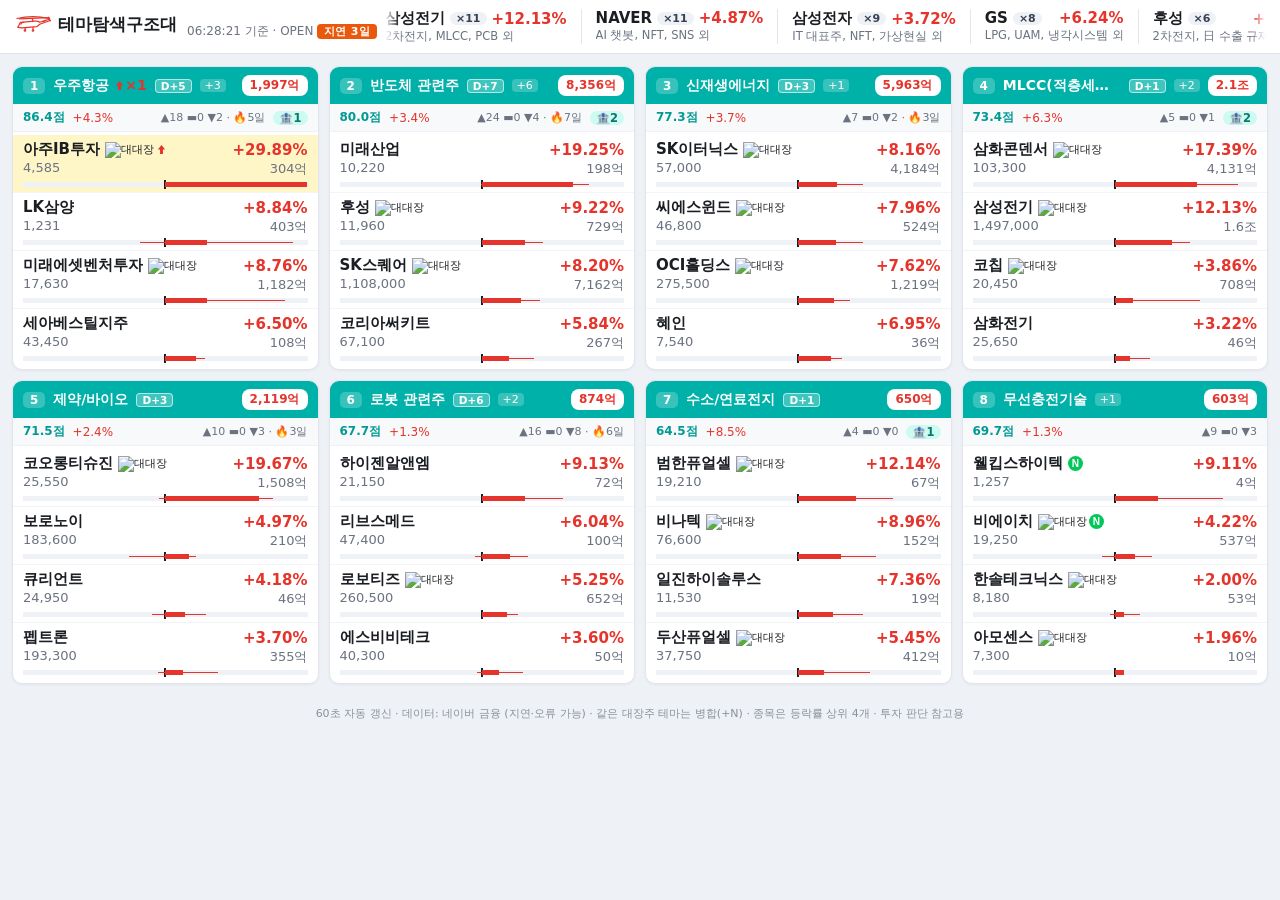
==== commit ea6e9a36: "헤더 자동 축약: 제목 옆 한 줄 유지(초→장상태→Paused→로고 순으로 줄임) v43 사용자 요청: 모바일에서도 제목 옆에 시각·OPEN·SYSTEM PAUSED·공지 칩을 한" ====
--- a/index.html
+++ b/index.html
@@ -5,7 +5,7 @@
 <meta name="viewport" content="width=device-width, initial-scale=1">
 <meta name="robots" content="noindex">
 <title>테마탐색구조대</title>
-<link rel="stylesheet" href="style.css?v=42">
+<link rel="stylesheet" href="style.css?v=43">
 </head>
 <body>
 <header class="top">
@@ -23,6 +23,6 @@
   <p id="err" class="hidden"></p>
 </main>
 <footer>60초 자동 갱신 · 데이터: 네이버 금융 (지연·오류 가능) · 같은 대장주 테마는 병합(+N) · 종목은 등락률 상위 4개 · 투자 판단 참고용</footer>
-<script src="app.js?v=42"></script>
+<script src="app.js?v=43"></script>
 </body>
 </html>
--- a/style.css
+++ b/style.css
@@ -5,9 +5,10 @@
 .top { display: flex; justify-content: space-between; align-items: center;
        flex-wrap: wrap; gap: 8px; padding: 9px 14px; background: #fff;
        border-bottom: 1px solid #dde1e7; position: sticky; top: 0; z-index: 5; }
-/* 좁은 화면에선 제목을 쪼개지 말고 메타·칩을 다음 줄로 내린다("…구조/대" 방지).
-   min-width:0이 있어야 이 블록이 줄어들며 #meta가 자기 안에서 스크롤된다(페이지 밀림 방지) */
-.top-l { display: flex; align-items: baseline; gap: 10px; flex-wrap: wrap;
+/* 제목과 상태줄은 항상 같은 줄(nowrap). 제목은 쪼개지 않고(h1 nowrap),
+   좁아지면 상태줄이 fitMeta로 축약되고 그래도 넘치면 그 줄 안에서만 스크롤된다.
+   min-width:0이 있어야 이 블록이 줄어든다(없으면 페이지가 좌우로 밀림). */
+.top-l { display: flex; align-items: baseline; gap: 10px; flex-wrap: nowrap;
          min-width: 0; }
 h1 { font-size: 17px; margin: 0; display: flex; align-items: center; gap: 6px;
      white-space: nowrap; flex: none; }
@@ -30,6 +31,13 @@
 #meta { color: #6b7280; font-size: 12px; white-space: nowrap;
         min-width: 0; overflow-x: auto; scrollbar-width: none; }
 #meta::-webkit-scrollbar { display: none; }
+/* fitMeta(app.js)의 단계적 축약 — 폭이 모자랄 때만 순서대로 클래스가 붙는다 */
+#meta.c1 .mt-sec,                      /* 1) 초 */
+#meta.c2 .mt-status,                   /* 2) · OPEN / CLOSE */
+#meta.c3 .mt-long,                     /* 3) SYSTEM PAUSED → Paused */
+.mt-short { display: none; }
+#meta.c3 .mt-short { display: inline; }
+body.nologo .logo { display: none; }   /* 4) 헬리콥터 라인아트 */
 .legend { color: #6b7280; font-size: 11px; }
 /* 범례 아이콘 크기 통일 (모두 15px 박스, 왕관은 비율 유지) */
 .legend .lead,
